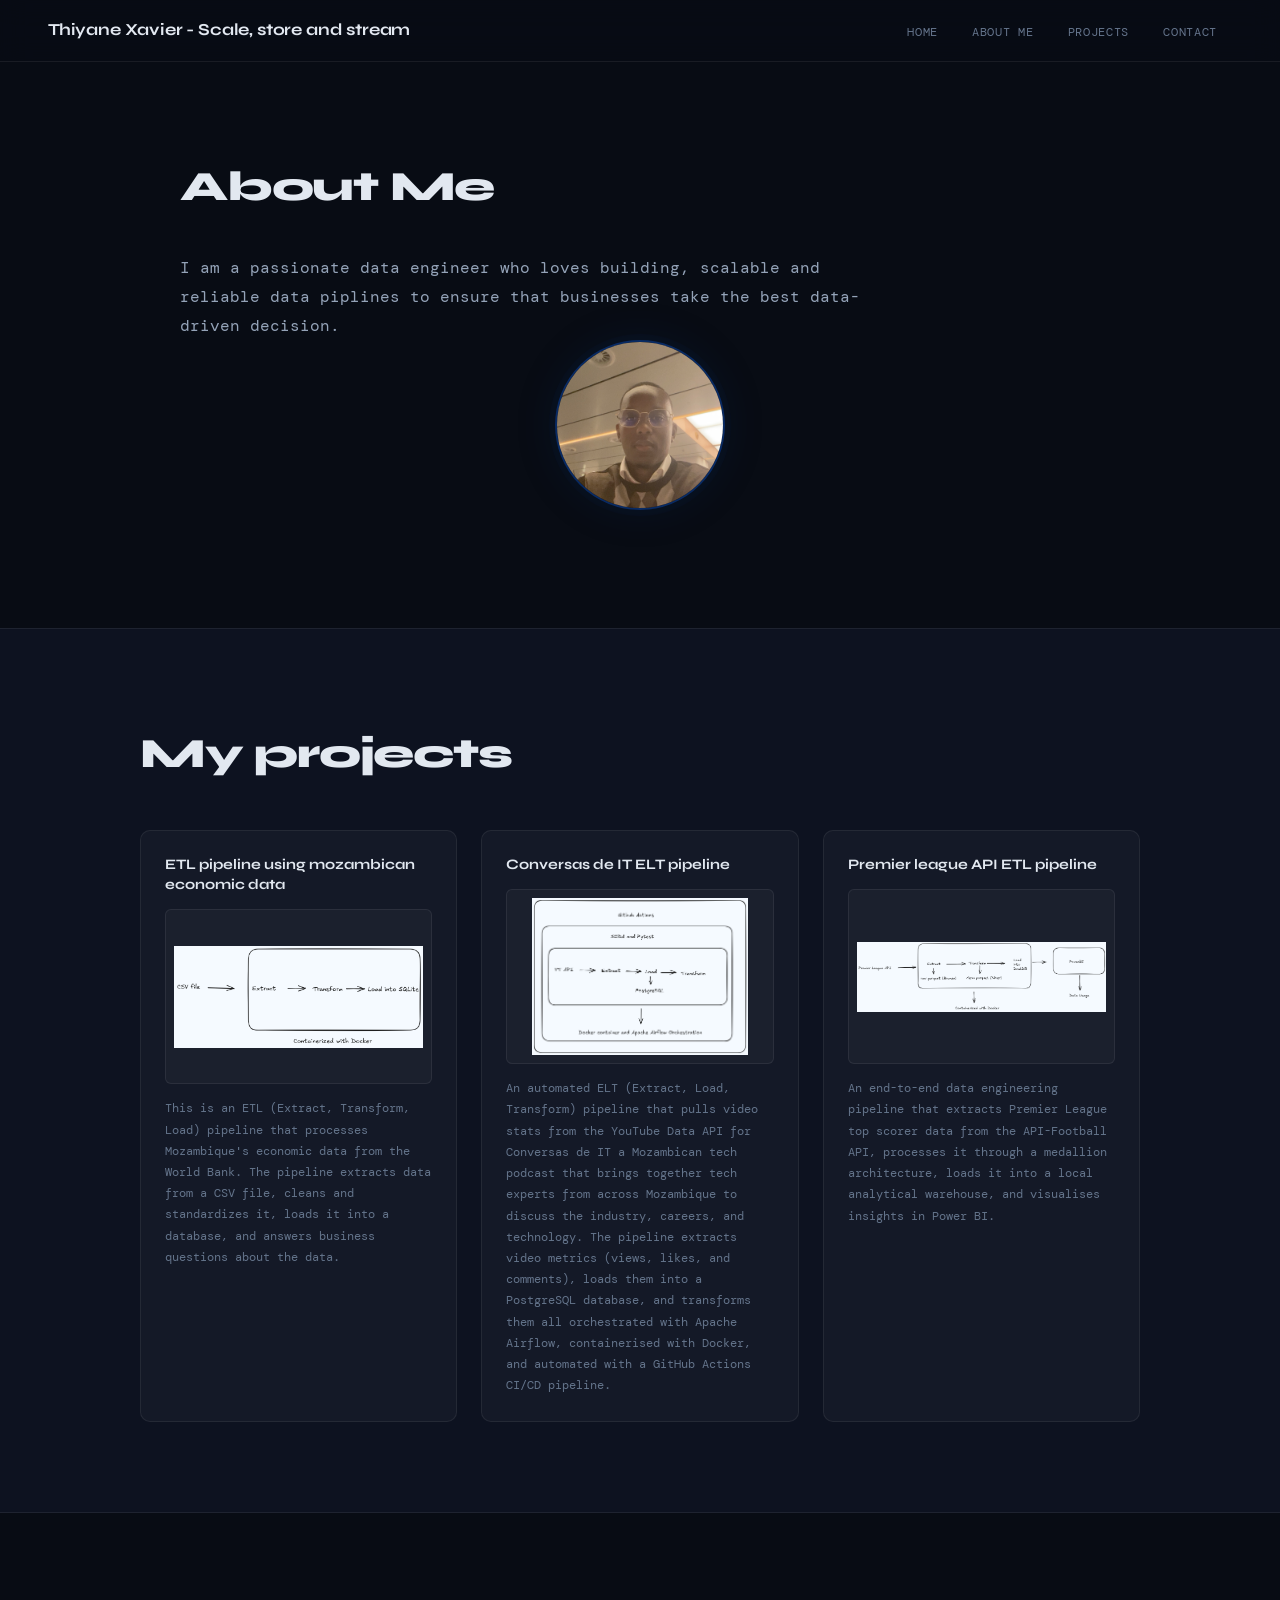
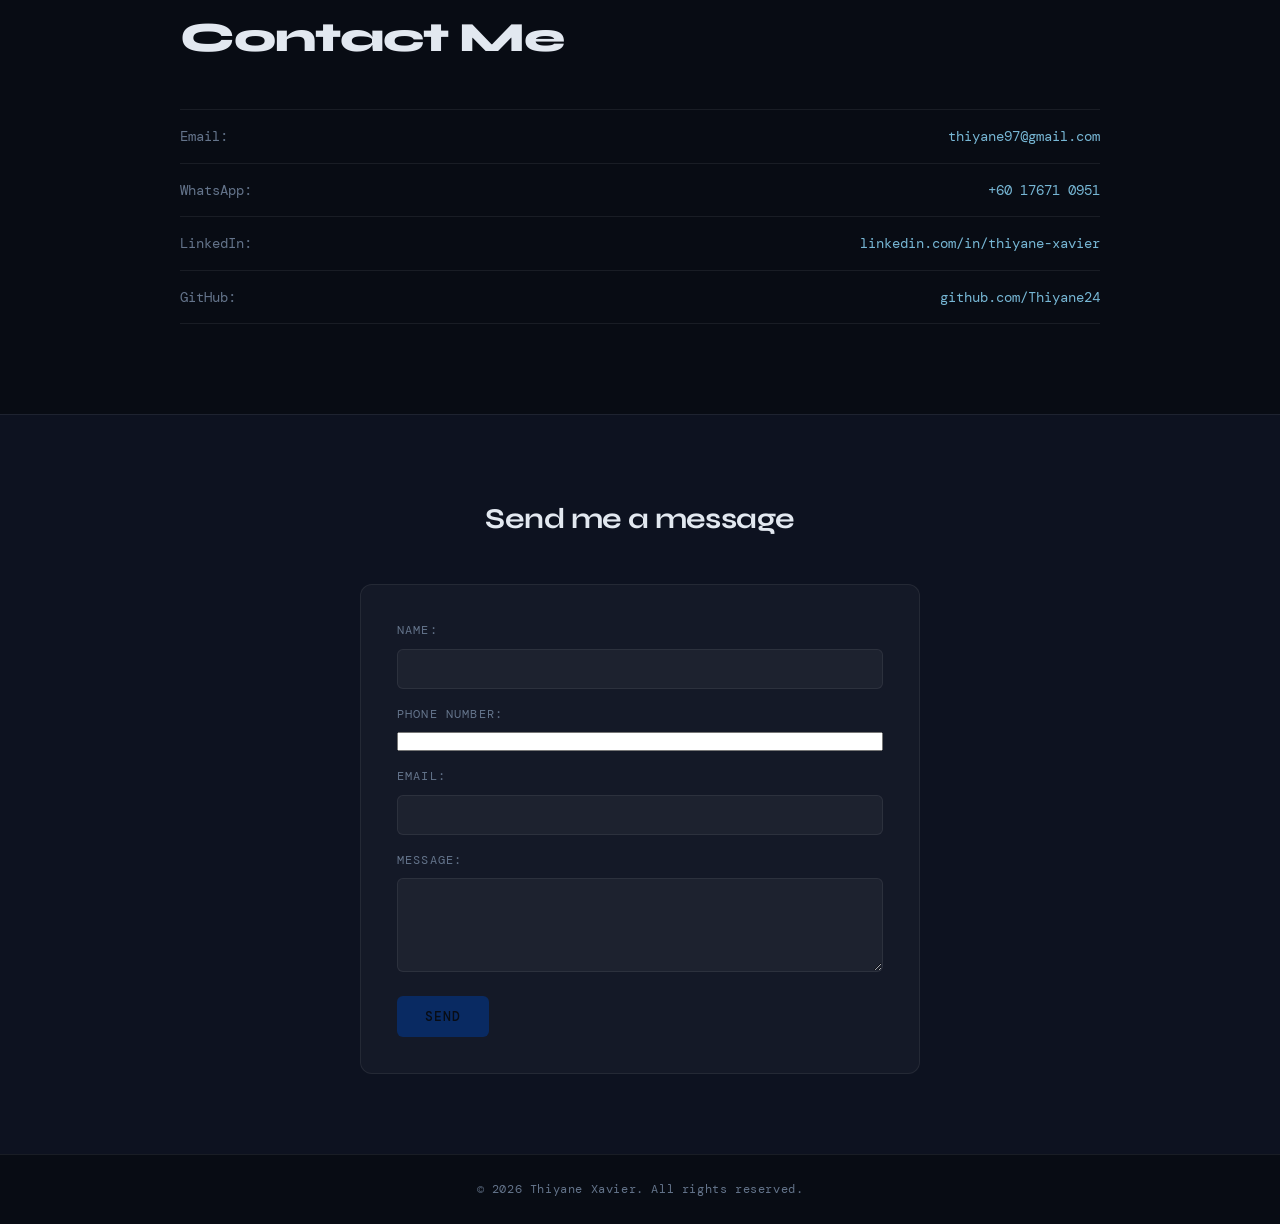
==== src/index.html @ faaf1d12 "Full portfolio built" ====
<!DOCTYPE html>
<html lang="en">
<head>
    <meta charset="UTF-8">
    <meta name="viewport" content="width=device-width, initial-scale=1.0">
    <title>My portfolio</title>
    <script defer src="index.js"></script>
    <link rel="stylesheet" href="style.css">
    
</head>
<body>
    <div id="header">
        <h1 >Thiyane Xavier - Scale, store and stream</h1>
        <nav >
            <ul>
                <li><a href="#home" >Home</a></li>
                <li><a href="#about" >About Me</a></li>
                <li><a href="#projects" >Projects</a></li>
                <li><a href="#contact" >Contact</a></li>
            </ul>
        </nav>
    </div>

    <div id="about">
        <h2>About Me</h2>
        <p>I am a passionate data engineer who loves building, scalable and reliable data piplines to ensure that businesses take the best data-driven decision.</p>
        <img src="/img/Thiyane picture airport 19.12.JPG" alt="Picture of Thiyane">
    </div>

    <div id="projects">
        <h2>My projects</h2>
        <div class="project-card">
        <div id="project1">
            <h4><a href="https://github.com/Thiyane24/etl-pipeline-moz-economy" target="_blank">ETL pipeline using mozambican economic data</a></h4>
            <img id="p1" id="Thiyane" src="/img/Untitled-2026-04-24-2157.png" alt="Mozambican ETL">
            <p>This is an ETL (Extract, Transform, Load) pipeline that processes Mozambique's economic data from the World Bank. The pipeline extracts data from a CSV file, cleans and standardizes it, loads it into a database, and answers business questions about the data.</p>
        </div>
        <div id="project2">
            <h4><a href="https://github.com/Thiyane24/CDI-ELT-Pipeline" target="_blank">Conversas de IT ELT pipeline</a></h4>
            <img id="p2" src="/img/YT-ELT-Pipeline.png" alt="CDIT ELT">
            <p>An automated ELT (Extract, Load, Transform) pipeline that pulls video stats from the YouTube Data API for Conversas de IT a Mozambican tech podcast that brings together tech experts from across Mozambique to discuss the industry, careers, and technology. The pipeline extracts video metrics (views, likes, and comments), loads them into a PostgreSQL database, and transforms them all orchestrated with Apache Airflow, containerised with Docker, and automated with a GitHub Actions CI/CD pipeline.</p>
        </div>
        <div id="project3">
            <h4><a href="https://github.com/Thiyane24/ETL-pipeline-football-api" target="_blank">Premier league API ETL pipeline</a></h4>
            <img id="p3" src="/img/API pipeline architecture.png" alt="ETL pipeline">
            <p>An end-to-end data engineering pipeline that extracts Premier League top scorer data from the API-Football API, processes it through a medallion architecture, loads it into a local analytical warehouse, and visualises insights in Power BI.</p>
        </div></div>
    </div>

    <div id="contact">
        <h2>Contact Me</h2>
        <p>Email: <a href="mailto:thiyane97@gmail.com">thiyane97@gmail.com</a></p>
        <p>WhatsApp: <a href="https://wa.link/6ncwlm" target="_blank">+60 17671 0951</a></p>
        <p>LinkedIn: <a href="https://www.linkedin.com/in/thiyane-xavier/" target="_blank">linkedin.com/in/thiyane-xavier</a></p>
        <p>GitHub: <a href="https://github.com/Thiyane24" target="_blank">github.com/Thiyane24</a></p>
    </div>
    <div id="error"></div>
    <div id="form">
        <h2>Send me a message</h2>
        <form action="index.html" method="POST">
            <label for="name">Name:</label><br>
            <input type="text" id="name" name="name"><br><br>
            <label for="telephone">Phone number: </label>
            <input type="tel" id="telephone" name="telephone"><br><br>
            <label for="email">Email:</label><br>
            <input type="email" id="email" name="_replyto"><br><br>
            <label for="message">Message:</label><br>
            <textarea id="message" name="message" rows="4" ></textarea><br><br>
            <input type="submit" value="Send">
        </form> 
    </div>
    <footer>
        <p>&copy; 2026 Thiyane Xavier. All rights reserved.</p>
    </footer>
</body>
</html>
---- src/style.css ----
@import url('https://fonts.googleapis.com/css2?family=DM+Mono:ital,wght@0,300;0,400;0,500;1,300&family=Syne:wght@400;600;700;800&display=swap');

:root {
    --bg:       #080c14;
    --bg2:      #0d1220;
    --bg3:      #131929;
    --accent:   #092a62;
    --accent2:  #77b7d5;
    --text:     #e2e8f0;
    --muted:    #64748b;
    --border:   rgba(255,255,255,0.07);
    --card:     rgba(255,255,255,0.03);
}

* {
    margin: 0;
    padding: 0;
    box-sizing: border-box;
}

html {
    scroll-behavior: smooth;
}

body {
    font-family: 'DM Mono', monospace;
    background-color: var(--bg);
    color: var(--text);
    line-height: 1.7;
}



#header {
    background: rgba(8,12,20,0.9);
    backdrop-filter: blur(14px);
    -webkit-backdrop-filter: blur(14px);
    border-bottom: 1px solid var(--border);
    padding: 16px 48px;
    position: sticky;
    top: 0;
    z-index: 100;
    display: flex;
    align-items: center;
    justify-content: space-between;
    gap: 20px;
}

#header h1 {
    font-family: 'Syne', sans-serif;
    font-size: 1.05rem;
    font-weight: 700;
    color: var(--text);
    letter-spacing: -0.01em;
    white-space: nowrap;
}

nav ul {
    display: flex;
    gap: 4px;
    list-style: none;
}

nav ul li a {
    font-family: 'DM Mono', monospace;
    font-size: 0.72rem;
    color: var(--muted);
    text-decoration: none;
    padding: 6px 14px;
    border-radius: 4px;
    border: 1px solid transparent;
    transition: all 0.2s ease;
    letter-spacing: 0.06em;
    text-transform: uppercase;
}

nav ul li a:hover {
    color: var(--accent);
    border-color: rgba(9, 42, 98, 0.25);
    background: rgba(9, 42, 98, 0.06);
    text-decoration: none;
}


#about {
    position: relative;
    z-index: 1;
    max-width: 1000px;
    margin: 0 auto;
    padding: 90px 40px;
}


#about h2 {
    font-family: 'Syne', sans-serif;
    font-size: 2.6rem;
    font-weight: 800;
    color: var(--text);
    letter-spacing: -0.03em;
    border: none;
    padding: 0;
    margin-bottom: 32px;
    text-align: left;
}

#about img {
    float: right;
    margin: 0 0 24px 48px;
    width: 170px;
    height: 170px;
    object-fit: cover;
    border-radius: 50%;
    border: 2px solid var(--accent);
    box-shadow:
        0 0 0 6px rgba(9, 42, 98, 0.07),
        0 0 40px rgba(9, 42, 98, 0.18);
}

#about p {
    font-size: 0.97rem;
    line-height: 1.85;
    color: #94a3b8;
    max-width: 680px;
    margin: 0;
}


#projects {
    position: relative;
    z-index: 1;
    background: var(--bg2);
    border-top: 1px solid var(--border);
    border-bottom: 1px solid var(--border);
    padding: 90px 40px;
}

#projects h2 {
    font-family: 'Syne', sans-serif;
    font-size: 2.6rem;
    font-weight: 800;
    color: var(--text);
    letter-spacing: -0.03em;
    border: none;
    padding: 0;
    margin-bottom: 8px;
    text-align: left;
    max-width: 1000px;
    margin-left: auto;
    margin-right: auto;
}


.project-card {
    display: grid;
    grid-template-columns: repeat(3, 1fr);
    gap: 24px;
    max-width: 1000px;
    margin: 40px auto 0;
}

#project1, #project2, #project3 {
    background: var(--card);
    border: 1px solid var(--border);
    border-radius: 10px;
    padding: 24px;
    display: flex;
    flex-direction: column;
    gap: 14px;
    transition: border-color 0.25s ease, transform 0.25s ease;
}

#project1:hover, #project2:hover, #project3:hover {
    border-color: rgba(9, 42, 98, 0.35);
    transform: translateY(-4px);
}

#project1 h4, #project2 h4, #project3 h4 {
    font-family: 'Syne', sans-serif;
    font-size: 0.9rem;
    font-weight: 700;
    line-height: 1.4;
    color: var(--text);
}

#project1 h4 a, #project2 h4 a, #project3 h4 a {
    color: var(--text);
    text-decoration: none;
    transition: color 0.2s;
}

#project1 h4 a:hover, #project2 h4 a:hover, #project3 h4 a:hover {
    color: var(--accent);
}

#projects img {
    width: 100%;
    height: 175px;
    object-fit: contain;
    background: rgba(255,255,255,0.03);
    border: 1px solid var(--border);
    border-radius: 6px;
    padding: 8px;
}

#project1 p, #project2 p, #project3 p {
    font-size: 0.78rem;
    line-height: 1.7;
    color: var(--muted);
    margin: 0;
}


#contact {
    position: relative;
    z-index: 1;
    max-width: 1000px;
    margin: 0 auto;
    padding: 90px 40px;
}


#contact h2 {
    font-family: 'Syne', sans-serif;
    font-size: 2.6rem;
    font-weight: 800;
    color: var(--text);
    letter-spacing: -0.03em;
    border: none;
    padding: 0;
    margin-bottom: 36px;
    text-align: left;
}

#contact p {
    font-size: 0.9rem;
    color: var(--muted);
    padding: 14px 0;
    border-bottom: 1px solid var(--border);
    max-width: 100%;
    margin: 0;
    display: flex;
    justify-content: space-between;
    align-items: center;
}

#contact p:first-of-type {
    border-top: 1px solid var(--border);
}

#contact p a {
    color: var(--accent2);
    text-decoration: none;
    transition: color 0.2s;
    font-size: 0.9rem;
}

#contact p a:hover {
    color: var(--accent);
}


#form {
    position: relative;
    z-index: 1;
    background: var(--bg2);
    border-top: 1px solid var(--border);
    padding: 80px 40px;
}

#form h2 {
    font-family: 'Syne', sans-serif;
    font-size: 1.8rem;
    font-weight: 700;
    color: var(--text);
    text-align: center;
    border: none;
    padding: 0;
    margin-bottom: 40px;
    letter-spacing: -0.02em;
}

form {
    display: flex;
    flex-direction: column;
    gap: 16px;
    width: 100%;
    max-width: 560px;
    margin: 0 auto;
    background: var(--card);
    border: 1px solid var(--border);
    border-radius: 12px;
    padding: 36px;
}

form label {
    font-size: 0.72rem;
    color: var(--muted);
    letter-spacing: 0.1em;
    text-transform: uppercase;
    margin-bottom: -8px;
}

form br {
    display: none;
}

form input[type="text"],
form input[type="email"],
form textarea {
    width: 100%;
    background: rgba(255,255,255,0.04);
    border: 1px solid var(--border);
    border-radius: 6px;
    color: var(--text);
    font-family: 'DM Mono', monospace;
    font-size: 0.88rem;
    padding: 10px 14px;
    outline: none;
    transition: border-color 0.2s;
    resize: vertical;
}

form input[type="text"]:focus,
form input[type="email"]:focus,
form textarea:focus {
    border-color: rgba(9, 42, 98, 0.5);
}

form input[type="submit"] {
    background: var(--accent);
    color: var(--bg);
    font-family: 'DM Mono', monospace;
    font-size: 0.82rem;
    font-weight: 500;
    letter-spacing: 0.08em;
    text-transform: uppercase;
    border: none;
    border-radius: 6px;
    padding: 12px 28px;
    cursor: pointer;
    transition: opacity 0.2s, transform 0.15s;
    align-self: flex-start;
    margin-top: 8px;
}

form input[type="submit"]:hover {
    opacity: 0.85;
    transform: translateY(-1px);
}


footer {
    position: relative;
    z-index: 1;
    background: var(--bg);
    border-top: 1px solid var(--border);
    color: var(--muted);
    text-align: center;
    padding: 24px;
    font-size: 0.75rem;
    letter-spacing: 0.05em;
}


    #about img {
        float: none;
        margin: 0 auto 28px;
        display: block;
    }
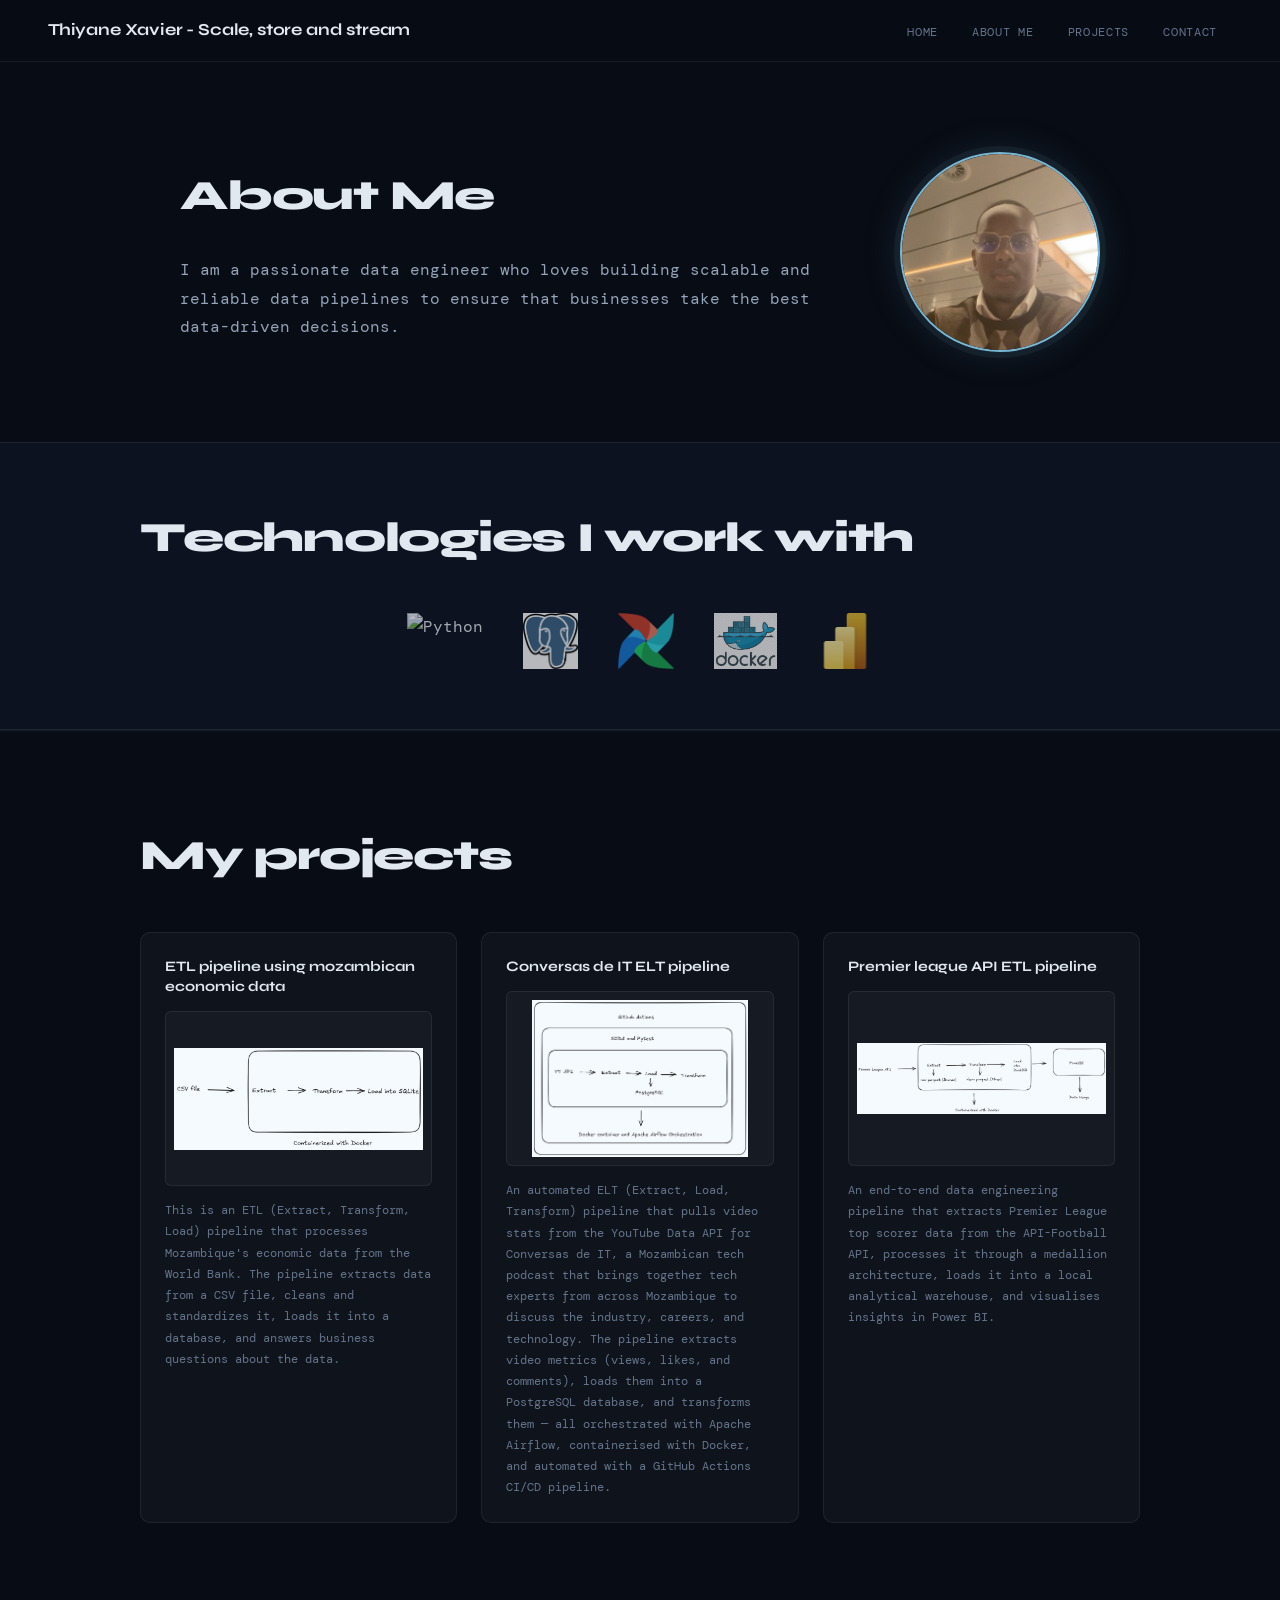
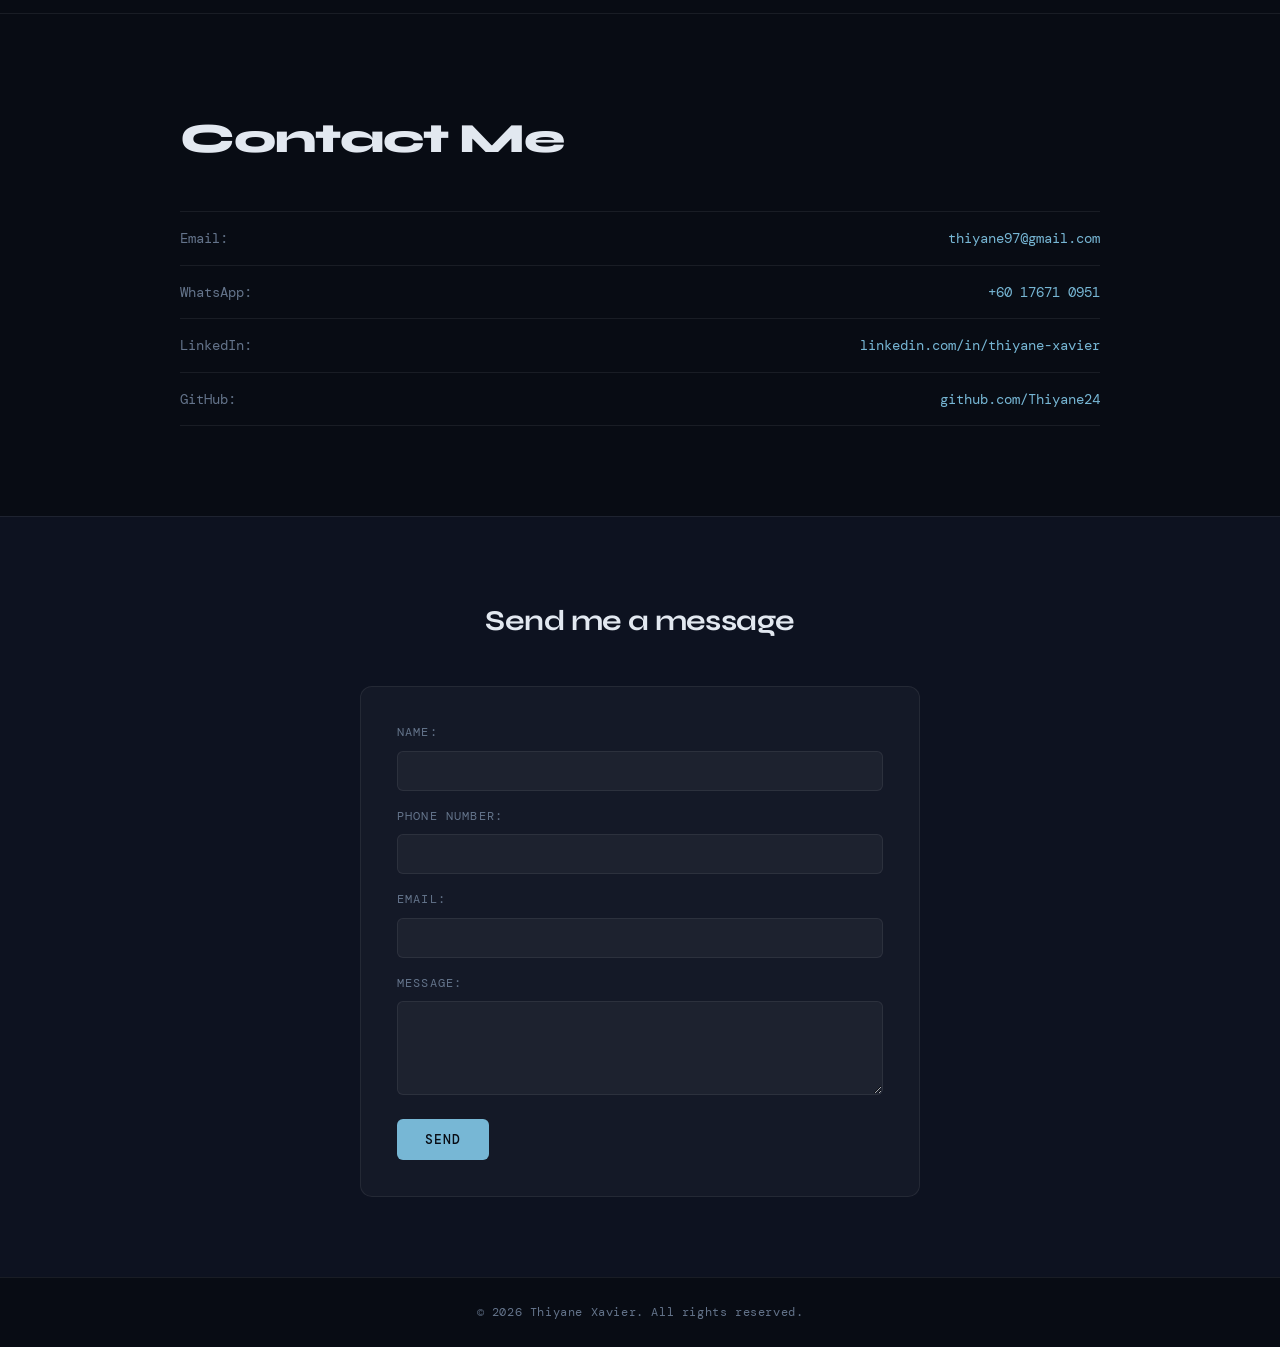
==== commit e42e1705: "tech stack: Docker, Airflow, Power BI, Python" ====
--- a/src/index.html
+++ b/src/index.html
@@ -6,45 +6,60 @@
     <title>My portfolio</title>
     <script defer src="index.js"></script>
     <link rel="stylesheet" href="style.css">
-    
 </head>
 <body>
+
     <div id="header">
-        <h1 >Thiyane Xavier - Scale, store and stream</h1>
-        <nav >
+        <h1>Thiyane Xavier - Scale, store and stream</h1>
+        <nav>
             <ul>
-                <li><a href="#home" >Home</a></li>
-                <li><a href="#about" >About Me</a></li>
-                <li><a href="#projects" >Projects</a></li>
-                <li><a href="#contact" >Contact</a></li>
+                <li><a href="#about">Home</a></li>
+                <li><a href="#about">About Me</a></li>
+                <li><a href="#projects">Projects</a></li>
+                <li><a href="#contact">Contact</a></li>
             </ul>
         </nav>
     </div>
 
     <div id="about">
-        <h2>About Me</h2>
-        <p>I am a passionate data engineer who loves building, scalable and reliable data piplines to ensure that businesses take the best data-driven decision.</p>
+        <div class="about-text">
+            <h2>About Me</h2>
+            <p>I am a passionate data engineer who loves building scalable and reliable data pipelines to ensure that businesses take the best data-driven decisions.</p>
+        </div>
         <img src="/img/Thiyane picture airport 19.12.JPG" alt="Picture of Thiyane">
+    </div>
+
+    <div id="technologies">
+        <h2>Technologies I work with</h2>
+        <div class="tech-logos">
+            <img src="/img/Python-Emblem.png" alt="Python">
+            <img src="/img/download.png" alt="PostgreSQL">
+            <img src="/img/apache-airflow.png" alt="Apache Airflow">
+            <img src="/img/124-1243662_docker-whale-logo-docker-png-logo.png" alt="Docker">
+            <img src="/img/New_Power_BI_Logo.svg.png" alt="Power BI">
+           
+        </div>
     </div>
 
     <div id="projects">
         <h2>My projects</h2>
         <div class="project-card">
-        <div id="project1">
-            <h4><a href="https://github.com/Thiyane24/etl-pipeline-moz-economy" target="_blank">ETL pipeline using mozambican economic data</a></h4>
-            <img id="p1" id="Thiyane" src="/img/Untitled-2026-04-24-2157.png" alt="Mozambican ETL">
-            <p>This is an ETL (Extract, Transform, Load) pipeline that processes Mozambique's economic data from the World Bank. The pipeline extracts data from a CSV file, cleans and standardizes it, loads it into a database, and answers business questions about the data.</p>
+            <div id="project1">
+                <h4><a href="https://github.com/Thiyane24/etl-pipeline-moz-economy" target="_blank">ETL pipeline using mozambican economic data</a></h4>
+                <img src="/img/Untitled-2026-04-24-2157.png" alt="Mozambican ETL">
+                <p>This is an ETL (Extract, Transform, Load) pipeline that processes Mozambique's economic data from the World Bank. The pipeline extracts data from a CSV file, cleans and standardizes it, loads it into a database, and answers business questions about the data.</p>
+            </div>
+            <div id="project2">
+                <h4><a href="https://github.com/Thiyane24/CDI-ELT-Pipeline" target="_blank">Conversas de IT ELT pipeline</a></h4>
+                <img src="/img/YT-ELT-Pipeline.png" alt="CDIT ELT">
+                <p>An automated ELT (Extract, Load, Transform) pipeline that pulls video stats from the YouTube Data API for Conversas de IT, a Mozambican tech podcast that brings together tech experts from across Mozambique to discuss the industry, careers, and technology. The pipeline extracts video metrics (views, likes, and comments), loads them into a PostgreSQL database, and transforms them — all orchestrated with Apache Airflow, containerised with Docker, and automated with a GitHub Actions CI/CD pipeline.</p>
+            </div>
+            <div id="project3">
+                <h4><a href="https://github.com/Thiyane24/ETL-pipeline-football-api" target="_blank">Premier league API ETL pipeline</a></h4>
+                <img src="/img/API pipeline architecture.png" alt="ETL pipeline">
+                <p>An end-to-end data engineering pipeline that extracts Premier League top scorer data from the API-Football API, processes it through a medallion architecture, loads it into a local analytical warehouse, and visualises insights in Power BI.</p>
+            </div>
         </div>
-        <div id="project2">
-            <h4><a href="https://github.com/Thiyane24/CDI-ELT-Pipeline" target="_blank">Conversas de IT ELT pipeline</a></h4>
-            <img id="p2" src="/img/YT-ELT-Pipeline.png" alt="CDIT ELT">
-            <p>An automated ELT (Extract, Load, Transform) pipeline that pulls video stats from the YouTube Data API for Conversas de IT a Mozambican tech podcast that brings together tech experts from across Mozambique to discuss the industry, careers, and technology. The pipeline extracts video metrics (views, likes, and comments), loads them into a PostgreSQL database, and transforms them all orchestrated with Apache Airflow, containerised with Docker, and automated with a GitHub Actions CI/CD pipeline.</p>
-        </div>
-        <div id="project3">
-            <h4><a href="https://github.com/Thiyane24/ETL-pipeline-football-api" target="_blank">Premier league API ETL pipeline</a></h4>
-            <img id="p3" src="/img/API pipeline architecture.png" alt="ETL pipeline">
-            <p>An end-to-end data engineering pipeline that extracts Premier League top scorer data from the API-Football API, processes it through a medallion architecture, loads it into a local analytical warehouse, and visualises insights in Power BI.</p>
-        </div></div>
     </div>
 
     <div id="contact">
@@ -54,23 +69,27 @@
         <p>LinkedIn: <a href="https://www.linkedin.com/in/thiyane-xavier/" target="_blank">linkedin.com/in/thiyane-xavier</a></p>
         <p>GitHub: <a href="https://github.com/Thiyane24" target="_blank">github.com/Thiyane24</a></p>
     </div>
+
     <div id="error"></div>
+
     <div id="form">
         <h2>Send me a message</h2>
         <form action="index.html" method="POST">
-            <label for="name">Name:</label><br>
-            <input type="text" id="name" name="name"><br><br>
-            <label for="telephone">Phone number: </label>
-            <input type="tel" id="telephone" name="telephone"><br><br>
-            <label for="email">Email:</label><br>
-            <input type="email" id="email" name="_replyto"><br><br>
-            <label for="message">Message:</label><br>
-            <textarea id="message" name="message" rows="4" ></textarea><br><br>
+            <label for="name">Name:</label>
+            <input type="text" id="name" name="name">
+            <label for="telephone">Phone number:</label>
+            <input type="tel" id="telephone" name="telephone">
+            <label for="email">Email:</label>
+            <input type="email" id="email" name="_replyto">
+            <label for="message">Message:</label>
+            <textarea id="message" name="message" rows="4"></textarea>
             <input type="submit" value="Send">
-        </form> 
+        </form>
     </div>
+
     <footer>
         <p>&copy; 2026 Thiyane Xavier. All rights reserved.</p>
     </footer>
+
 </body>
 </html>
--- a/src/style.css
+++ b/src/style.css
@@ -29,8 +29,7 @@
     line-height: 1.7;
 }
 
-
-
+/* HEADER */
 #header {
     background: rgba(8,12,20,0.9);
     backdrop-filter: blur(14px);
@@ -75,21 +74,26 @@
 }
 
 nav ul li a:hover {
-    color: var(--accent);
-    border-color: rgba(9, 42, 98, 0.25);
-    background: rgba(9, 42, 98, 0.06);
-    text-decoration: none;
-}
-
-
+    color: var(--accent2);
+    border-color: rgba(119, 183, 213, 0.25);
+    background: rgba(119, 183, 213, 0.06);
+}
+
+/* ABOUT */
 #about {
     position: relative;
     z-index: 1;
     max-width: 1000px;
     margin: 0 auto;
     padding: 90px 40px;
-}
-
+    display: flex;
+    align-items: center;
+    gap: 60px;
+}
+
+#about .about-text {
+    flex: 1;
+}
 
 #about h2 {
     font-family: 'Syne', sans-serif;
@@ -97,58 +101,98 @@
     font-weight: 800;
     color: var(--text);
     letter-spacing: -0.03em;
-    border: none;
-    padding: 0;
-    margin-bottom: 32px;
-    text-align: left;
+    margin-bottom: 24px;
 }
 
 #about img {
-    float: right;
-    margin: 0 0 24px 48px;
-    width: 170px;
-    height: 170px;
+    width: 200px;
+    height: 200px;
     object-fit: cover;
     border-radius: 50%;
-    border: 2px solid var(--accent);
+    border: 2px solid var(--accent2);
+    flex-shrink: 0;
     box-shadow:
-        0 0 0 6px rgba(9, 42, 98, 0.07),
-        0 0 40px rgba(9, 42, 98, 0.18);
+        0 0 0 6px rgba(119, 183, 213, 0.07),
+        0 0 40px rgba(119, 183, 213, 0.15);
 }
 
 #about p {
     font-size: 0.97rem;
     line-height: 1.85;
     color: #94a3b8;
-    max-width: 680px;
     margin: 0;
 }
 
-
-#projects {
+/* TECHNOLOGIES */
+#technologies {
     position: relative;
     z-index: 1;
     background: var(--bg2);
     border-top: 1px solid var(--border);
     border-bottom: 1px solid var(--border);
-    padding: 90px 40px;
-}
-
-#projects h2 {
+    padding: 60px 40px;
+}
+
+#technologies h2 {
     font-family: 'Syne', sans-serif;
     font-size: 2.6rem;
     font-weight: 800;
     color: var(--text);
     letter-spacing: -0.03em;
-    border: none;
-    padding: 0;
+    margin-bottom: 40px;
+    text-align: left;
+    max-width: 1000px;
+    margin-left: auto;
+    margin-right: auto;
+}
+
+.tech-logos {
+    display: flex;
+    align-items: center;
+    justify-content: center;
+    flex-wrap: wrap;
+    gap: 40px;
+    max-width: 1000px;
+    margin: 0 auto;
+}
+
+.tech-logos img {
+    height: 56px;
+    width: auto;
+    object-fit: contain;
+    opacity: 0.7;
+    filter: grayscale(20%);
+    transition: opacity 0.2s, transform 0.2s;
+}
+
+.tech-logos img:hover {
+    opacity: 1;
+    transform: translateY(-3px);
+    filter: grayscale(0%);
+}
+
+/* PROJECTS */
+#projects {
+    position: relative;
+    z-index: 1;
+    background: var(--bg);
+    border-top: 1px solid var(--border);
+    border-bottom: 1px solid var(--border);
+    padding: 90px 40px;
+}
+
+#projects h2 {
+    font-family: 'Syne', sans-serif;
+    font-size: 2.6rem;
+    font-weight: 800;
+    color: var(--text);
+    letter-spacing: -0.03em;
     margin-bottom: 8px;
     text-align: left;
     max-width: 1000px;
     margin-left: auto;
     margin-right: auto;
 }
-
 
 .project-card {
     display: grid;
@@ -170,7 +214,7 @@
 }
 
 #project1:hover, #project2:hover, #project3:hover {
-    border-color: rgba(9, 42, 98, 0.35);
+    border-color: rgba(119, 183, 213, 0.35);
     transform: translateY(-4px);
 }
 
@@ -189,7 +233,7 @@
 }
 
 #project1 h4 a:hover, #project2 h4 a:hover, #project3 h4 a:hover {
-    color: var(--accent);
+    color: var(--accent2);
 }
 
 #projects img {
@@ -209,7 +253,7 @@
     margin: 0;
 }
 
-
+/* CONTACT */
 #contact {
     position: relative;
     z-index: 1;
@@ -218,15 +262,12 @@
     padding: 90px 40px;
 }
 
-
 #contact h2 {
     font-family: 'Syne', sans-serif;
     font-size: 2.6rem;
     font-weight: 800;
     color: var(--text);
     letter-spacing: -0.03em;
-    border: none;
-    padding: 0;
     margin-bottom: 36px;
     text-align: left;
 }
@@ -236,7 +277,6 @@
     color: var(--muted);
     padding: 14px 0;
     border-bottom: 1px solid var(--border);
-    max-width: 100%;
     margin: 0;
     display: flex;
     justify-content: space-between;
@@ -255,10 +295,10 @@
 }
 
 #contact p a:hover {
-    color: var(--accent);
-}
-
-
+    color: var(--text);
+}
+
+/* FORM */
 #form {
     position: relative;
     z-index: 1;
@@ -273,8 +313,6 @@
     font-weight: 700;
     color: var(--text);
     text-align: center;
-    border: none;
-    padding: 0;
     margin-bottom: 40px;
     letter-spacing: -0.02em;
 }
@@ -306,6 +344,7 @@
 
 form input[type="text"],
 form input[type="email"],
+form input[type="tel"],
 form textarea {
     width: 100%;
     background: rgba(255,255,255,0.04);
@@ -322,12 +361,13 @@
 
 form input[type="text"]:focus,
 form input[type="email"]:focus,
+form input[type="tel"]:focus,
 form textarea:focus {
-    border-color: rgba(9, 42, 98, 0.5);
+    border-color: rgba(119, 183, 213, 0.5);
 }
 
 form input[type="submit"] {
-    background: var(--accent);
+    background: var(--accent2);
     color: var(--bg);
     font-family: 'DM Mono', monospace;
     font-size: 0.82rem;
@@ -348,7 +388,22 @@
     transform: translateY(-1px);
 }
 
-
+/* ERROR MESSAGE */
+#error {
+    color: #f87171;
+    font-size: 0.8rem;
+    text-align: center;
+    padding: 0 40px;
+    background: var(--bg2);
+}
+
+#error:not(:empty) {
+    padding: 12px 40px;
+    background: rgba(248, 113, 113, 0.08);
+    border-top: 1px solid rgba(248, 113, 113, 0.2);
+}
+
+/* FOOTER */
 footer {
     position: relative;
     z-index: 1;
@@ -361,11 +416,129 @@
     letter-spacing: 0.05em;
 }
 
+/* RESPONSIVE - tablet */
+@media (max-width: 768px) {
+    #header {
+        flex-direction: column;
+        align-items: flex-start;
+        padding: 16px 24px;
+        gap: 12px;
+    }
+
+    #header h1 {
+        font-size: 0.95rem;
+    }
+
+    nav ul {
+        flex-wrap: wrap;
+        gap: 4px;
+    }
+
+    #about {
+        flex-direction: column;
+        text-align: center;
+        padding: 60px 24px;
+        gap: 32px;
+    }
+
+    #about h2 {
+        font-size: 2rem;
+    }
 
     #about img {
-        float: none;
-        margin: 0 auto 28px;
-        display: block;
-    }
-
-  +        width: 150px;
+        height: 150px;
+    }
+
+    #technologies {
+        padding: 50px 24px;
+    }
+
+    #technologies h2 {
+        font-size: 2rem;
+    }
+
+    .tech-logos {
+        gap: 28px;
+    }
+
+    .tech-logos img {
+        height: 44px;
+    }
+
+    #projects {
+        padding: 60px 24px;
+    }
+
+    #projects h2 {
+        font-size: 2rem;
+    }
+
+    .project-card {
+        grid-template-columns: 1fr;
+    }
+
+    #contact {
+        padding: 60px 24px;
+    }
+
+    #contact h2 {
+        font-size: 2rem;
+    }
+
+    #contact p {
+        flex-direction: column;
+        align-items: flex-start;
+        gap: 4px;
+    }
+
+    #form {
+        padding: 60px 24px;
+    }
+
+    form {
+        padding: 24px;
+    }
+}
+
+/* RESPONSIVE - mobile */
+@media (max-width: 480px) {
+    #header h1 {
+        font-size: 0.85rem;
+        white-space: normal;
+    }
+
+    nav ul li a {
+        font-size: 0.65rem;
+        padding: 5px 10px;
+    }
+
+    #about h2,
+    #projects h2,
+    #technologies h2,
+    #contact h2 {
+        font-size: 1.7rem;
+    }
+
+    #about img {
+        width: 130px;
+        height: 130px;
+    }
+
+    .tech-logos img {
+        height: 36px;
+    }
+
+    .project-card {
+        gap: 16px;
+    }
+
+    form {
+        padding: 20px;
+    }
+
+    form input[type="submit"] {
+        width: 100%;
+        text-align: center;
+    }
+}
